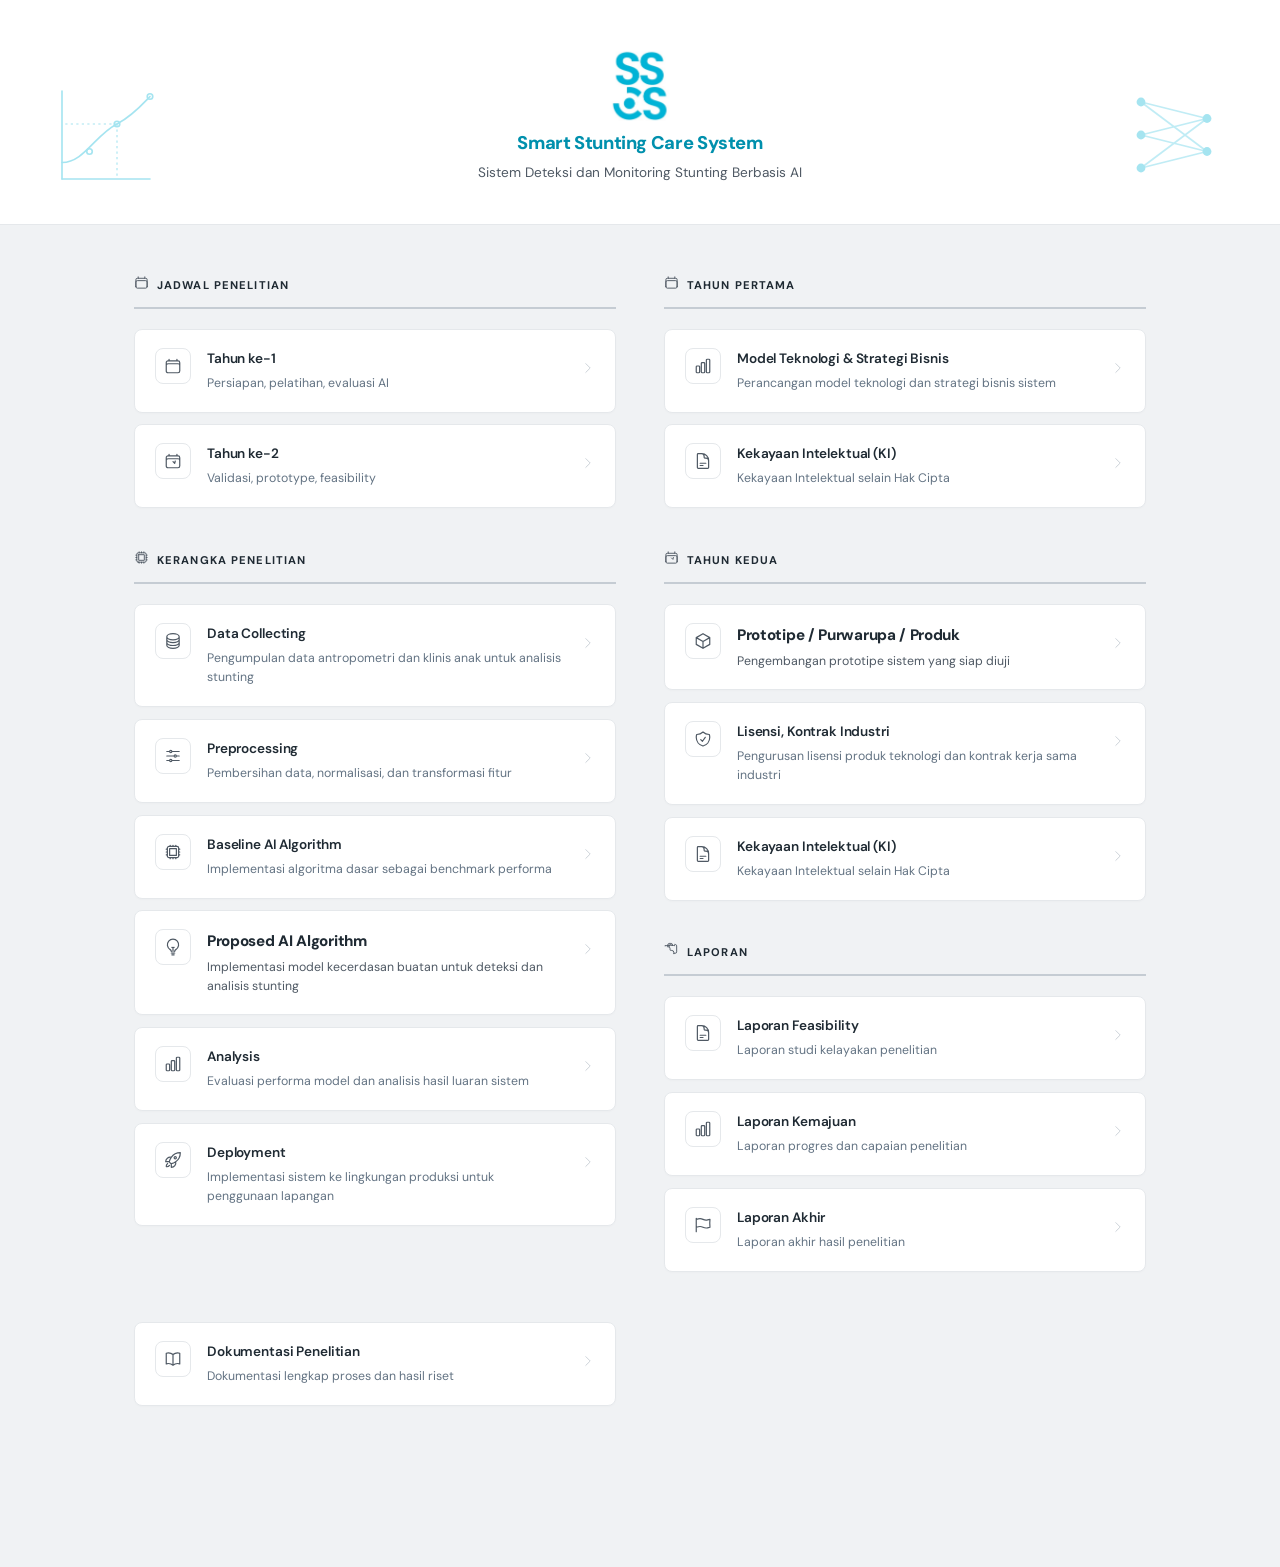
==== index.html @ c7d73cdc "Initial commit: Setup SSCS Research Portal" ====
<!DOCTYPE html>
<html lang="id">
<head>
  <meta charset="UTF-8">
  <meta name="viewport" content="width=device-width, initial-scale=1.0">
  <title>SSCS - Smart Stunting Care System</title>
  <meta name="description" content="Portal penelitian Smart Stunting Care System - Deteksi dan monitoring stunting berbasis AI">
  <link href="https://fonts.googleapis.com/css2?family=DM+Sans:wght@400;500;600;700&display=swap" rel="stylesheet">
  <link rel="stylesheet" href="assets/css/style.css">
</head>
<body>

  <header class="header">
    <div class="header-logo">
      <a href="index.html" aria-label="Kembali ke Beranda" style="display:inline-block; transition: transform 0.2s ease;"><img src="assets/img/logo 2.jpeg" alt="Logo Smart Stunting Care System" width="64" height="64"></a>
    </div>
    <h1>Smart Stunting Care System</h1>
    <p class="tagline">Sistem Deteksi dan Monitoring Stunting Berbasis AI</p>
  </header>

  <main class="main">
    <!-- KOLOM KIRI -->
    <div class="column">

      <!-- JADWAL PENELITIAN — timeline, bukan card grid -->
      <h2 class="section-title">
        <span class="badge"><span data-icon="calendar"></span> Jadwal Penelitian</span>
      </h2>
      <div class="links">
        <a href="tahap_1.html" class="link-item" style="animation-delay:.05s">
          <div class="link-icon" data-icon="calendar"></div>
          <div class="link-info">
            <h3>Tahun ke-1</h3>
            <p>Persiapan, pelatihan, evaluasi AI</p>
          </div>
          <span class="link-arrow" data-icon="chevronRight"></span>
        </a>
        <a href="tahap_2.html" class="link-item" style="animation-delay:.05s">
          <div class="link-icon" data-icon="calendarCheck"></div>
          <div class="link-info">
            <h3>Tahun ke-2</h3>
            <p>Validasi, prototype, feasibility</p>
          </div>
          <span class="link-arrow" data-icon="chevronRight"></span>
        </a>
      </div>

      <!-- KERANGKA PENELITIAN -->
      <h2 class="section-title section-gap" style="animation-delay:.15s">
        <span class="badge"><span data-icon="cpuChip"></span> Kerangka Penelitian</span>
      </h2>
      <div class="links">
        <a href="viewer.html?title=Data%20Collecting&id=1uLfo4UnJe5ql9ZwrVCq7olqw_-IbYiym" class="link-item"  style="animation-delay:.15s">
          <div class="link-icon" data-icon="database"></div>
          <div class="link-info">
            <h3>Data Collecting</h3>
            <p>Pengumpulan data antropometri dan klinis anak untuk analisis stunting</p>
          </div>
          <span class="link-arrow" data-icon="chevronRight"></span>
        </a>
        <a href="viewer.html?title=Preprocessing&id=1uLfo4UnJe5ql9ZwrVCq7olqw_-IbYiym" class="link-item"  style="animation-delay:.15s">
          <div class="link-icon" data-icon="adjustments"></div>
          <div class="link-info">
            <h3>Preprocessing</h3>
            <p>Pembersihan data, normalisasi, dan transformasi fitur</p>
          </div>
          <span class="link-arrow" data-icon="chevronRight"></span>
        </a>
        <a href="viewer.html?title=Baseline%20AI%20Algorithm&id=1uLfo4UnJe5ql9ZwrVCq7olqw_-IbYiym" class="link-item"  style="animation-delay:.15s">
          <div class="link-icon" data-icon="cpuChip"></div>
          <div class="link-info">
            <h3>Baseline AI Algorithm</h3>
            <p>Implementasi algoritma dasar sebagai benchmark performa</p>
          </div>
          <span class="link-arrow" data-icon="chevronRight"></span>
        </a>
        <a href="viewer.html?title=Proposed AI Algorithm&id=1uLfo4UnJe5ql9ZwrVCq7olqw_-IbYiym" class="link-item is-crucial" style="animation-delay:.15s">
          <div class="link-icon" data-icon="lightBulb"></div>
          <div class="link-info">
            <h3>Proposed AI Algorithm</h3>
            <p>Implementasi model kecerdasan buatan untuk deteksi dan analisis stunting</p>
          </div>
          <span class="link-arrow" data-icon="chevronRight"></span>
        </a>
        <a href="viewer.html?title=Analysis&id=1uLfo4UnJe5ql9ZwrVCq7olqw_-IbYiym" class="link-item"  style="animation-delay:.15s">
          <div class="link-icon" data-icon="chartBar"></div>
          <div class="link-info">
            <h3>Analysis</h3>
            <p>Evaluasi performa model dan analisis hasil luaran sistem</p>
          </div>
          <span class="link-arrow" data-icon="chevronRight"></span>
        </a>
        <a href="viewer.html?title=Deployment&id=1uLfo4UnJe5ql9ZwrVCq7olqw_-IbYiym" class="link-item"  style="animation-delay:.15s">
          <div class="link-icon" data-icon="rocket"></div>
          <div class="link-info">
            <h3>Deployment</h3>
            <p>Implementasi sistem ke lingkungan produksi untuk penggunaan lapangan</p>
          </div>
          <span class="link-arrow" data-icon="chevronRight"></span>
        </a>
      </div>

      <!-- DOKUMENTASI -->
      <h2 class="section-title section-gap" style="animation-delay:.25s">
        <span class="badge"><span data-icon="bookOpen"></span> Dokumentasi</span>
      </h2>
      <div class="links">
        <a href="viewer.html?title=Dokumentasi%20Penelitian&id=1uLfo4UnJe5ql9ZwrVCq7olqw_-IbYiym" class="link-item"  style="animation-delay:.25s">
          <div class="link-icon" data-icon="bookOpen"></div>
          <div class="link-info">
            <h3>Dokumentasi Penelitian</h3>
            <p>Dokumentasi lengkap proses dan hasil riset</p>
          </div>
          <span class="link-arrow" data-icon="chevronRight"></span>
        </a>
      </div>

    </div>

    <!-- KOLOM KANAN -->
    <div class="column">

      <!-- TAHUN PERTAMA -->
      <h2 class="section-title">
        <span class="badge"><span data-icon="calendar"></span> Tahun Pertama</span>
      </h2>
      <div class="links">
        <a href="viewer.html?title=Model%20Teknologi%20%26amp%3B%20Strategi%20Bisnis&id=1uLfo4UnJe5ql9ZwrVCq7olqw_-IbYiym" class="link-item"  style="animation-delay:.1s">
          <div class="link-icon" data-icon="chartBar"></div>
          <div class="link-info">
            <h3>Model Teknologi &amp; Strategi Bisnis</h3>
            <p>Perancangan model teknologi dan strategi bisnis sistem</p>
          </div>
          <span class="link-arrow" data-icon="chevronRight"></span>
        </a>
        <a href="viewer.html?title=Kekayaan%20Intelektual%20%28KI%29&id=1uLfo4UnJe5ql9ZwrVCq7olqw_-IbYiym" class="link-item"  style="animation-delay:.1s">
          <div class="link-icon" data-icon="documentText"></div>
          <div class="link-info">
            <h3>Kekayaan Intelektual (KI)</h3>
            <p>Kekayaan Intelektual selain Hak Cipta</p>
          </div>
          <span class="link-arrow" data-icon="chevronRight"></span>
        </a>
      </div>

      <!-- TAHUN KEDUA -->
      <h2 class="section-title section-gap" style="animation-delay:.2s">
        <span class="badge"><span data-icon="calendarCheck"></span> Tahun Kedua</span>
      </h2>
      <div class="links">
        <a href="viewer.html?title=Prototipe%20/%20Purwarupa%20/%20Produk&id=1uLfo4UnJe5ql9ZwrVCq7olqw_-IbYiym" class="link-item is-crucial"  style="animation-delay:.2s">
          <div class="link-icon" data-icon="cube"></div>
          <div class="link-info">
            <h3>Prototipe / Purwarupa / Produk</h3>
            <p>Pengembangan prototipe sistem yang siap diuji</p>
          </div>
          <span class="link-arrow" data-icon="chevronRight"></span>
        </a>
        <a href="viewer.html?title=Lisensi%2C%20Kontrak%20Industri&id=1uLfo4UnJe5ql9ZwrVCq7olqw_-IbYiym" class="link-item"  style="animation-delay:.2s">
          <div class="link-icon" data-icon="shieldCheck"></div>
          <div class="link-info">
            <h3>Lisensi, Kontrak Industri</h3>
            <p>Pengurusan lisensi produk teknologi dan kontrak kerja sama industri</p>
          </div>
          <span class="link-arrow" data-icon="chevronRight"></span>
        </a>
        <a href="viewer.html?title=Kekayaan%20Intelektual%20%28KI%29&id=1uLfo4UnJe5ql9ZwrVCq7olqw_-IbYiym" class="link-item"  style="animation-delay:.2s">
          <div class="link-icon" data-icon="documentText"></div>
          <div class="link-info">
            <h3>Kekayaan Intelektual (KI)</h3>
            <p>Kekayaan Intelektual selain Hak Cipta</p>
          </div>
          <span class="link-arrow" data-icon="chevronRight"></span>
        </a>
      </div>

      <!-- LAPORAN -->
      <h2 class="section-title section-gap" style="animation-delay:.3s">
        <span class="badge"><span data-icon="clipboardDoc"></span> Laporan</span>
      </h2>
      <div class="links">
        <a href="viewer.html?title=Laporan%20Feasibility&id=1uLfo4UnJe5ql9ZwrVCq7olqw_-IbYiym" class="link-item"  style="animation-delay:.3s">
          <div class="link-icon" data-icon="documentText"></div>
          <div class="link-info">
            <h3>Laporan Feasibility</h3>
            <p>Laporan studi kelayakan penelitian</p>
          </div>
          <span class="link-arrow" data-icon="chevronRight"></span>
        </a>
        <a href="viewer.html?title=Laporan%20Kemajuan&id=1uLfo4UnJe5ql9ZwrVCq7olqw_-IbYiym" class="link-item"  style="animation-delay:.3s">
          <div class="link-icon" data-icon="chartBar"></div>
          <div class="link-info">
            <h3>Laporan Kemajuan</h3>
            <p>Laporan progres dan capaian penelitian</p>
          </div>
          <span class="link-arrow" data-icon="chevronRight"></span>
        </a>
        <a href="viewer.html?title=Laporan%20Akhir&id=1uLfo4UnJe5ql9ZwrVCq7olqw_-IbYiym" class="link-item"  style="animation-delay:.3s">
          <div class="link-icon" data-icon="flag"></div>
          <div class="link-info">
            <h3>Laporan Akhir</h3>
            <p>Laporan akhir hasil penelitian</p>
          </div>
          <span class="link-arrow" data-icon="chevronRight"></span>
        </a>
      </div>

    </div>
  </main>

  <footer class="footer">&copy; 2026 <strong>SSCS</strong> - Smart Stunting Care System</footer>

  <script src="assets/js/icons.js"></script>
</body>
</html>
---- assets/css/style.css ----
/* ===== SSCS - Smart Stunting Care System ===== */
/* Strict Typesetting & Neutral Palette Constraints */

/* --- DESIGN TOKENS --- */
:root {
  /* Brand (STRICTLY ONE ACCENT COLOR) */
  --brand: hsl(190, 100%, 42%);
  --brand-dark: hsl(190, 100%, 34%);

  /* Neutrals (Strict Scale) */
  --neutral-900: hsl(207, 25%, 16%); /* Charcoal Text */
  --neutral-700: hsl(210, 12%, 35%); /* Secondary Text */
  --neutral-500: hsl(210, 14%, 45%); /* WCAG AA > 4.5:1 against white */
  --neutral-300: hsl(210, 14%, 80%); /* Borders hover */
  --neutral-200: hsl(214, 13%, 91%); /* Borders normal */
  --neutral-100: hsl(216, 16%, 95%); /* Muted background */
  --white: hsl(0, 0%, 100%);

  /* Semantic */
  --surface-bg: var(--neutral-100);
  --surface-card: var(--white);
  --border-subtle: var(--neutral-200);
  --text-primary: var(--neutral-900);
  --text-secondary: var(--neutral-700);
  --text-tertiary: var(--neutral-500);

  /* Shape */
  --radius-sm: 8px;
  --radius-md: 12px;

  /* Motion */
  --ease-out: cubic-bezier(0.22, 1, 0.36, 1);
  --ease-spring: cubic-bezier(0.34, 1.56, 0.64, 1);
}

/* --- RESET --- */
*,
*::before,
*::after {
  margin: 0;
  padding: 0;
  box-sizing: border-box;
}

::selection {
  background: var(--neutral-200);
  color: var(--neutral-900);
}

body {
  font-family: 'DM Sans', sans-serif;
  background: var(--surface-bg);
  min-height: 100vh;
  color: var(--text-primary);
  -webkit-font-smoothing: antialiased;
  text-rendering: optimizeLegibility;
  line-height: 1.5;
  opacity: 0;
  animation: pageFadeIn 0.3s var(--ease-out) forwards;
}

@keyframes pageFadeIn {
  from {
    opacity: 0;
    transform: translateY(5px);
  }
  to {
    opacity: 1;
    transform: translateY(0);
  }
}

/* Accessibility Focus */
:focus-visible {
  outline: 2px solid var(--brand);
  outline-offset: 4px;
  border-radius: 4px;
}

/* --- HEADER --- */
.header {
  background: var(--surface-card);
  text-align: center;
  padding: 3rem 1.5rem 2.5rem;
  border-bottom: 1px solid var(--border-subtle);
  position: relative;
  overflow: hidden; /* Prevent decorations from bleeding */
}

/* Left Decoration: AI Growth Chart */
.header::before {
  content: '';
  position: absolute;
  left: 4%;
  bottom: 15%;
  width: 110px;
  height: 110px;
  background-image: url("data:image/svg+xml,%3Csvg width='100' height='100' viewBox='0 0 100 100' fill='none' xmlns='http://www.w3.org/2000/svg'%3E%3Cpath d='M10,90 L90,90' stroke='%2300B4D7' stroke-width='1.5' stroke-linecap='round'/%3E%3Cpath d='M10,90 L10,10' stroke='%2300B4D7' stroke-width='1.5' stroke-linecap='round'/%3E%3Cpath d='M10,75 C30,75 40,50 60,40 C75,32 85,20 90,15' stroke='%2300B4D7' stroke-width='1.5' stroke-linecap='round' stroke-linejoin='round'/%3E%3Ccircle cx='60' cy='40' r='2.5' stroke='%2300B4D7' stroke-width='1.5'/%3E%3Ccircle cx='90' cy='15' r='2.5' stroke='%2300B4D7' stroke-width='1.5'/%3E%3Ccircle cx='35' cy='65' r='2.5' stroke='%2300B4D7' stroke-width='1.5'/%3E%3Cpath d='M60,40 L60,90' stroke='%2300B4D7' stroke-width='1' stroke-dasharray='2 3'/%3E%3Cpath d='M60,40 L10,40' stroke='%2300B4D7' stroke-width='1' stroke-dasharray='2 3'/%3E%3C/svg%3E");
  background-repeat: no-repeat;
  background-position: center;
  background-size: contain;
  opacity: 0.35;
  z-index: 0;
  pointer-events: none;
}

/* Right Decoration: AI Growth Chart (Mirrored) */
.header::after {
  content: '';
  position: absolute;
  right: 4%;
  bottom: 15%;
  width: 110px;
  height: 110px;
  background-image: url("data:image/svg+xml,%3Csvg width='100' height='100' viewBox='0 0 100 100' fill='none' xmlns='http://www.w3.org/2000/svg'%3E%3Cpath d='M20,20 L80,35 M20,20 L80,65 M20,50 L80,35 M20,50 L80,65 M20,80 L80,35 M20,80 L80,65' stroke='%2300B4D7' stroke-width='1.5' opacity='0.7'/%3E%3Ccircle cx='20' cy='20' r='4' fill='%2300B4D7'/%3E%3Ccircle cx='20' cy='50' r='4' fill='%2300B4D7'/%3E%3Ccircle cx='20' cy='80' r='4' fill='%2300B4D7'/%3E%3Ccircle cx='80' cy='35' r='4' fill='%2300B4D7'/%3E%3Ccircle cx='80' cy='65' r='4' fill='%2300B4D7'/%3E%3C/svg%3E");
  background-repeat: no-repeat;
  background-position: center;
  background-size: contain;
  opacity: 0.35;
  z-index: 0;
  pointer-events: none;
}

.header-logo,
.header h1,
.header .tagline {
  position: relative;
  z-index: 1; /* Ensures text is always above the decoration */
}

.header-logo {
  width: 64px;
  height: 64px;
  margin: 0 auto 1.25rem;
}

.header-logo img {
  width: 100%;
  height: 100%;
  object-fit: contain;
  display: block;
}

.header-logo a {
  display: block;
  transition: transform 0.2s var(--ease-spring);
}
.header-logo a:hover {
  transform: scale(1.05);
}

.header h1 {
  font-size: 1.15rem;
  font-weight: 800;
  line-height: 1.3;
  color: var(--brand-dark); /* Structural use of brand color */
  max-width: 480px;
  margin: 0 auto 0.4rem;
  letter-spacing: -0.02em;
}

.header .tagline {
  font-size: 0.85rem;
  color: var(--text-secondary);
  line-height: 1.6;
  max-width: 440px;
  margin: 0 auto;
}

/* --- BACK LINK --- */
.back-link {
  position: absolute;
  top: 1.5rem;
  left: 1.5rem;
  display: inline-flex;
  align-items: center;
  gap: 6px;
  font-size: 0.75rem;
  font-weight: 600;
  color: var(--text-secondary);
  text-decoration: none;
  text-transform: uppercase;
  letter-spacing: 0.05em;
  transition: color 0.2s var(--ease-out);
  border-radius: 4px;
}

.back-link:hover {
  color: var(--text-primary);
}

.back-link svg {
  width: 14px;
  height: 14px;
  transition: transform 0.2s var(--ease-out);
}

.back-link:hover svg {
  transform: translateX(-3px);
}

@media (max-width: 768px) {
  .back-link {
    position: static;
    margin-bottom: 1.5rem;
    justify-content: center;
    width: 100%;
  }
}

/* --- MAIN GRID --- */
.main {
  max-width: 1060px;
  margin: 0 auto;
  padding: 3rem 1.5rem 5rem;
  display: grid;
  grid-template-columns: 1fr 1fr;
  gap: 3rem;
  align-items: start;
}

@media (max-width: 768px) {
  .main {
    grid-template-columns: 1fr;
    max-width: 480px;
    padding: 2rem 1.25rem 4rem;
    gap: 2.5rem;
  }
}

.main--single {
  grid-template-columns: 1fr;
  max-width: 580px;
}

.column {
  display: flex;
  flex-direction: column;
  gap: 0;
}

/* --- SECTION TYPOGRAPHY & DIVIDERS --- */
.section-title {
  margin: 0 0 1.25rem;
  padding-bottom: 0.6rem;
  border-bottom: 2px solid var(--neutral-300); /* Thicker and darker */
  font-size: inherit;
  font-weight: normal;
}

.section-gap {
  margin-top: 2.5rem;
}

/* Visually separate logical clusters */
.link-group-separator {
  margin-top: 1.5rem;
}

.badge {
  font-size: 0.7rem;
  font-weight: 700;
  text-transform: uppercase;
  letter-spacing: 0.1em;
  display: inline-flex;
  align-items: center;
  gap: 8px;
  color: var(--text-primary);
}

.badge svg {
  width: 15px;
  height: 15px;
  color: var(--text-secondary);
}

/* --- LINK CARDS (List Style) --- */
.links {
  display: flex;
  flex-direction: column;
  gap: 0.75rem; /* Proportional rhythm */
}

.link-item {
  display: flex;
  align-items: flex-start;
  gap: 1rem;
  padding: 1.15rem 1.25rem;
  background: var(--surface-card);
  border-radius: var(--radius-sm);
  text-decoration: none;
  color: var(--text-primary);
  border: 1px solid var(--border-subtle);
  box-shadow: 0 1px 2px hsla(207, 25%, 16%, 0.02);
  transition:
    border-color 0.2s var(--ease-out),
    background-color 0.2s var(--ease-out),
    box-shadow 0.2s var(--ease-out),
    transform 0.15s var(--ease-out);
  cursor: pointer;
  will-change: transform;
}

.link-item:focus-visible {
  outline: none;
  border-color: var(--brand);
  box-shadow: 0 0 0 3px hsla(190, 100%, 42%, 0.2);
}

.link-item:hover {
  border-color: var(--neutral-300);
  background-color: hsla(190, 100%, 42%, 0.03); /* Subtle teal tint on hover */
  box-shadow: 0 4px 12px hsla(207, 25%, 16%, 0.07);
}

.link-item:active {
  transform: scale(0.99);
  transition-duration: 0.05s;
}

/* --- ICON TREATMENT (Uniform Outline) --- */
.link-icon {
  width: 36px;
  height: 36px;
  display: flex;
  align-items: center;
  justify-content: center;
  flex-shrink: 0;
  border: 1px solid var(--border-subtle);
  border-radius: 8px;
  color: var(--text-secondary); /* Uniform dark gray */
  background: transparent; /* No fill */
  transition:
    border-color 0.2s var(--ease-out),
    color 0.2s var(--ease-out);
}

.link-item:hover .link-icon {
  color: var(--text-primary);
  border-color: var(--neutral-300);
}

.link-icon svg {
  width: 18px;
  height: 18px;
  stroke-width: 1.6;
}

/* --- TYPOGRAPHY HIERARCHY --- */
.link-info {
  flex: 1;
  min-width: 0;
  padding-top: 2px; /* Optical alignment with icon */
}

.link-info h3 {
  font-size: 0.85rem;
  font-weight: 600;
  margin-bottom: 0.35rem;
  letter-spacing: -0.01em;
  line-height: 1.35;
  color: var(--text-primary);
}

.link-info p {
  font-size: 0.77rem;
  color: var(--text-tertiary); /* Guaranteed WCAG AA */
  line-height: 1.55;
  display: -webkit-box;
  -webkit-line-clamp: 2;
  -webkit-box-orient: vertical;
  overflow: hidden;
}

/* Crucial Item Typeset Variant (Size/Weight ONLY, No color shifts) */
.link-item.is-crucial .link-info h3 {
  font-size: 0.95rem;
  font-weight: 800; /* Extra bold for emphasis */
  letter-spacing: -0.02em;
}

.link-item.is-crucial .link-info p {
  color: var(--text-secondary); /* Darker description for legibility weight */
}

/* Arrow */
.link-arrow {
  color: var(--neutral-300);
  transition:
    color 0.2s var(--ease-out),
    transform 0.25s var(--ease-spring);
  flex-shrink: 0;
  margin-top: 10px;
}

.link-arrow svg {
  width: 14px;
  height: 14px;
}

.link-item:hover .link-arrow {
  color: var(--text-secondary);
  transform: translateX(4px);
}

/* --- FOOTER --- */
.footer {
  text-align: center;
  padding: 2rem 1.5rem;
  font-size: 0.75rem;
  color: var(--text-secondary);
  background: var(--surface-bg);
}

.footer strong {
  color: var(--text-primary);
  font-weight: 700;
}

/* --- ENTRANCE ANIMATION --- */
.link-item {
  opacity: 0;
  transform: translateY(6px);
  animation: cardEnter 0.4s var(--ease-out) forwards;
}

@keyframes cardEnter {
  to {
    opacity: 1;
    transform: translateY(0);
  }
}

.section-title {
  opacity: 0;
  animation: fadeIn 0.3s var(--ease-out) forwards;
}

@keyframes fadeIn {
  to {
    opacity: 1;
  }
}

/* --- RESPONSIVE ADJUSTMENTS --- */
@media (max-width: 768px) {
  .header {
    padding: 2rem 1.25rem 2rem;
  }
  .header::before {
    left: -10px;
    opacity: 0.15;
    width: 80px;
  }
  .header::after {
    right: -10px;
    opacity: 0.15;
    width: 80px;
  }
  .link-item {
    padding: 1rem;
    gap: 0.85rem;
  }
  .link-icon {
    width: 32px;
    height: 32px;
  }
  .link-icon svg {
    width: 16px;
    height: 16px;
  }
}

/* --- BREADCRUMB --- */
.breadcrumb {
  font-size: 0.75rem;
  font-weight: 600;
  color: var(--text-tertiary);
  margin-bottom: 2rem;
  display: flex;
  align-items: center;
  gap: 0.4rem;
  letter-spacing: 0.02em;
  text-transform: uppercase;
}

.breadcrumb a {
  color: var(--text-secondary);
  text-decoration: none;
  transition: color 0.2s var(--ease-out);
  padding: 2px 4px;
  border-radius: 4px;
  margin-left: -4px;
}

.breadcrumb a:hover,
.breadcrumb a:focus-visible {
  color: var(--brand);
}

.breadcrumb .current {
  color: var(--text-primary);
}

.breadcrumb .separator {
  color: var(--border-subtle);
}

/* --- DETAIL PAGE ARTICLE --- */
.article-header {
  margin-bottom: 2rem;
}

.article-header h2 {
  font-size: 1.75rem;
  font-weight: 800;
  color: var(--text-primary);
  letter-spacing: -0.02em;
  margin-bottom: 0.75rem;
  line-height: 1.2;
}

.article-body {
  font-size: 0.95rem;
  color: var(--text-secondary);
  line-height: 1.8;
}

.article-body p {
  margin-bottom: 1.5rem;
}

.article-section-title {
  font-size: 1rem;
  font-weight: 700;
  margin: 3rem 0 1rem;
  color: var(--text-primary);
  padding-bottom: 0.5rem;
  border-bottom: 1px solid var(--border-subtle);
}

/* --- IFRAME CONTAINER (For Google Drive embeds) --- */
.iframe-container {
  position: relative;
  width: 100%;
  padding-bottom: 75%; /* 4:3 Aspect Ratio standard for documents */
  height: 0;
  overflow: hidden;
  border-radius: var(--radius-sm);
  border: 1px solid var(--border-subtle);
  background: var(--surface-bg);
  margin-bottom: 2rem;
}

.iframe-container iframe {
  position: absolute;
  top: 0;
  left: 0;
  width: 100%;
  height: 100%;
  border: none;
}
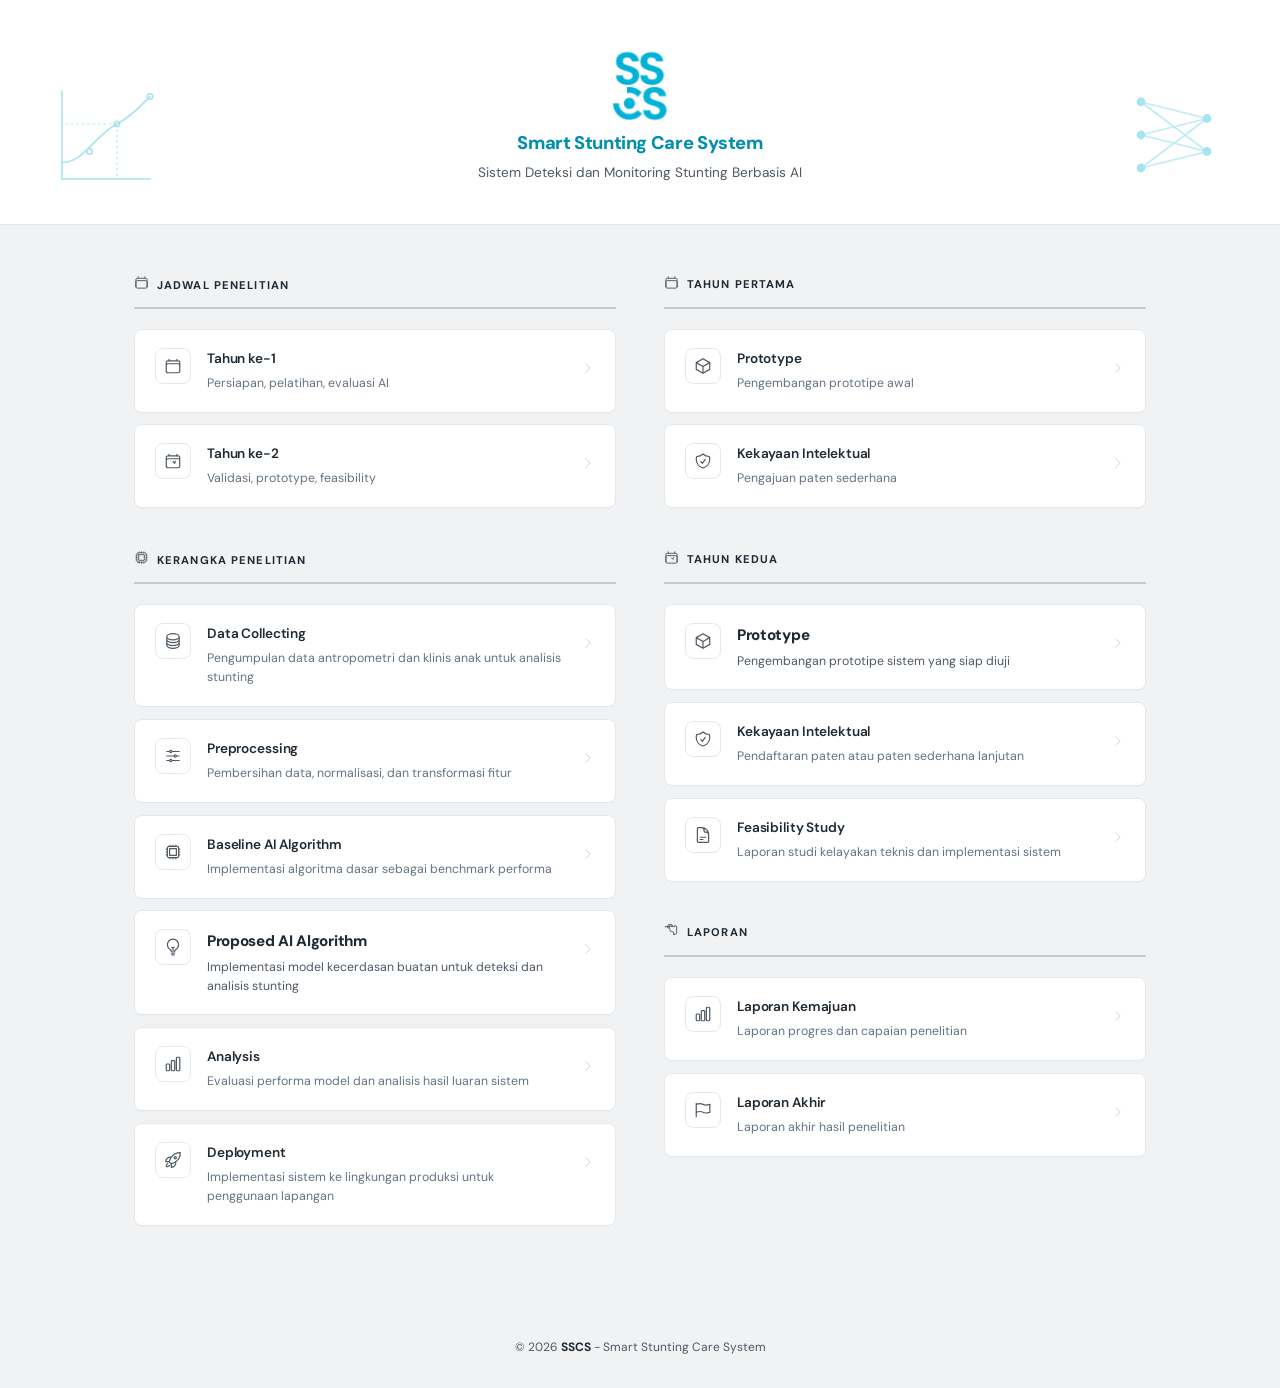
==== commit 82c10224: "penyesuaian view" ====
--- a/index.html
+++ b/index.html
@@ -100,21 +100,6 @@
         </a>
       </div>
 
-      <!-- DOKUMENTASI -->
-      <h2 class="section-title section-gap" style="animation-delay:.25s">
-        <span class="badge"><span data-icon="bookOpen"></span> Dokumentasi</span>
-      </h2>
-      <div class="links">
-        <a href="viewer.html?title=Dokumentasi%20Penelitian&id=1uLfo4UnJe5ql9ZwrVCq7olqw_-IbYiym" class="link-item"  style="animation-delay:.25s">
-          <div class="link-icon" data-icon="bookOpen"></div>
-          <div class="link-info">
-            <h3>Dokumentasi Penelitian</h3>
-            <p>Dokumentasi lengkap proses dan hasil riset</p>
-          </div>
-          <span class="link-arrow" data-icon="chevronRight"></span>
-        </a>
-      </div>
-
     </div>
 
     <!-- KOLOM KANAN -->
@@ -125,19 +110,19 @@
         <span class="badge"><span data-icon="calendar"></span> Tahun Pertama</span>
       </h2>
       <div class="links">
-        <a href="viewer.html?title=Model%20Teknologi%20%26amp%3B%20Strategi%20Bisnis&id=1uLfo4UnJe5ql9ZwrVCq7olqw_-IbYiym" class="link-item"  style="animation-delay:.1s">
-          <div class="link-icon" data-icon="chartBar"></div>
+        <a href="viewer.html?title=Prototype&id=1uLfo4UnJe5ql9ZwrVCq7olqw_-IbYiym" class="link-item" style="animation-delay:.1s">
+          <div class="link-icon" data-icon="cube"></div>
           <div class="link-info">
-            <h3>Model Teknologi &amp; Strategi Bisnis</h3>
-            <p>Perancangan model teknologi dan strategi bisnis sistem</p>
+            <h3>Prototype</h3>
+            <p>Pengembangan prototipe awal</p>
           </div>
           <span class="link-arrow" data-icon="chevronRight"></span>
         </a>
-        <a href="viewer.html?title=Kekayaan%20Intelektual%20%28KI%29&id=1uLfo4UnJe5ql9ZwrVCq7olqw_-IbYiym" class="link-item"  style="animation-delay:.1s">
-          <div class="link-icon" data-icon="documentText"></div>
+        <a href="viewer.html?title=Kekayaan%20Intelektual&id=1uLfo4UnJe5ql9ZwrVCq7olqw_-IbYiym" class="link-item" style="animation-delay:.1s">
+          <div class="link-icon" data-icon="shieldCheck"></div>
           <div class="link-info">
-            <h3>Kekayaan Intelektual (KI)</h3>
-            <p>Kekayaan Intelektual selain Hak Cipta</p>
+            <h3>Kekayaan Intelektual</h3>
+            <p>Pengajuan paten sederhana</p>
           </div>
           <span class="link-arrow" data-icon="chevronRight"></span>
         </a>
@@ -148,27 +133,27 @@
         <span class="badge"><span data-icon="calendarCheck"></span> Tahun Kedua</span>
       </h2>
       <div class="links">
-        <a href="viewer.html?title=Prototipe%20/%20Purwarupa%20/%20Produk&id=1uLfo4UnJe5ql9ZwrVCq7olqw_-IbYiym" class="link-item is-crucial"  style="animation-delay:.2s">
+        <a href="viewer.html?title=Prototype&id=1uLfo4UnJe5ql9ZwrVCq7olqw_-IbYiym" class="link-item is-crucial" style="animation-delay:.2s">
           <div class="link-icon" data-icon="cube"></div>
           <div class="link-info">
-            <h3>Prototipe / Purwarupa / Produk</h3>
+            <h3>Prototype</h3>
             <p>Pengembangan prototipe sistem yang siap diuji</p>
           </div>
           <span class="link-arrow" data-icon="chevronRight"></span>
         </a>
-        <a href="viewer.html?title=Lisensi%2C%20Kontrak%20Industri&id=1uLfo4UnJe5ql9ZwrVCq7olqw_-IbYiym" class="link-item"  style="animation-delay:.2s">
+        <a href="viewer.html?title=Kekayaan%20Intelektual&id=1uLfo4UnJe5ql9ZwrVCq7olqw_-IbYiym" class="link-item" style="animation-delay:.2s">
           <div class="link-icon" data-icon="shieldCheck"></div>
           <div class="link-info">
-            <h3>Lisensi, Kontrak Industri</h3>
-            <p>Pengurusan lisensi produk teknologi dan kontrak kerja sama industri</p>
+            <h3>Kekayaan Intelektual</h3>
+            <p>Pendaftaran paten atau paten sederhana lanjutan</p>
           </div>
           <span class="link-arrow" data-icon="chevronRight"></span>
         </a>
-        <a href="viewer.html?title=Kekayaan%20Intelektual%20%28KI%29&id=1uLfo4UnJe5ql9ZwrVCq7olqw_-IbYiym" class="link-item"  style="animation-delay:.2s">
+        <a href="viewer.html?title=Feasibility%20Study&id=1uLfo4UnJe5ql9ZwrVCq7olqw_-IbYiym" class="link-item" style="animation-delay:.2s">
           <div class="link-icon" data-icon="documentText"></div>
           <div class="link-info">
-            <h3>Kekayaan Intelektual (KI)</h3>
-            <p>Kekayaan Intelektual selain Hak Cipta</p>
+            <h3>Feasibility Study</h3>
+            <p>Laporan studi kelayakan teknis dan implementasi sistem</p>
           </div>
           <span class="link-arrow" data-icon="chevronRight"></span>
         </a>
@@ -179,15 +164,7 @@
         <span class="badge"><span data-icon="clipboardDoc"></span> Laporan</span>
       </h2>
       <div class="links">
-        <a href="viewer.html?title=Laporan%20Feasibility&id=1uLfo4UnJe5ql9ZwrVCq7olqw_-IbYiym" class="link-item"  style="animation-delay:.3s">
-          <div class="link-icon" data-icon="documentText"></div>
-          <div class="link-info">
-            <h3>Laporan Feasibility</h3>
-            <p>Laporan studi kelayakan penelitian</p>
-          </div>
-          <span class="link-arrow" data-icon="chevronRight"></span>
-        </a>
-        <a href="viewer.html?title=Laporan%20Kemajuan&id=1uLfo4UnJe5ql9ZwrVCq7olqw_-IbYiym" class="link-item"  style="animation-delay:.3s">
+        <a href="viewer.html?title=Laporan%20Kemajuan&id=1uLfo4UnJe5ql9ZwrVCq7olqw_-IbYiym" class="link-item" style="animation-delay:.3s">
           <div class="link-icon" data-icon="chartBar"></div>
           <div class="link-info">
             <h3>Laporan Kemajuan</h3>
@@ -195,7 +172,7 @@
           </div>
           <span class="link-arrow" data-icon="chevronRight"></span>
         </a>
-        <a href="viewer.html?title=Laporan%20Akhir&id=1uLfo4UnJe5ql9ZwrVCq7olqw_-IbYiym" class="link-item"  style="animation-delay:.3s">
+        <a href="viewer.html?title=Laporan%20Akhir&id=1uLfo4UnJe5ql9ZwrVCq7olqw_-IbYiym" class="link-item" style="animation-delay:.3s">
           <div class="link-icon" data-icon="flag"></div>
           <div class="link-info">
             <h3>Laporan Akhir</h3>
@@ -205,6 +182,7 @@
         </a>
       </div>
 
+
     </div>
   </main>
 
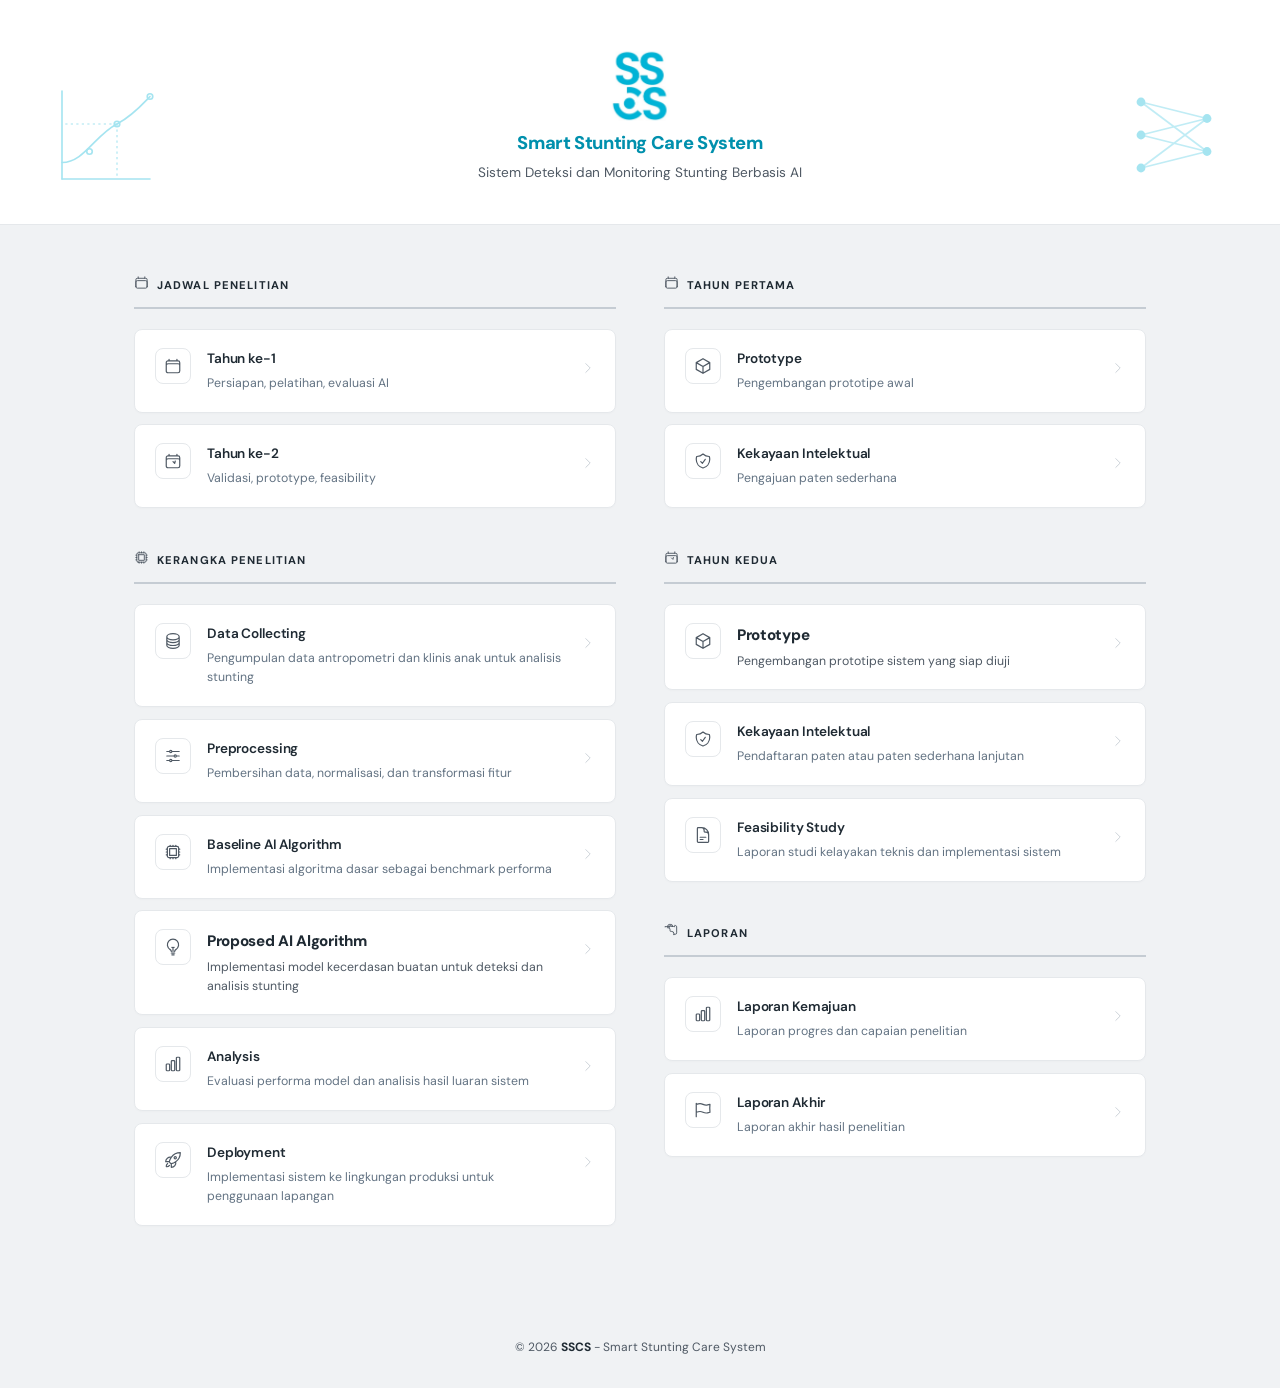
==== commit 399d3e6b: "feat: integrasi dokumen luaran monev 80% lokal dan penyempurnaan viewer" ====
--- a/index.html
+++ b/index.html
@@ -1,193 +1,283 @@
-<!DOCTYPE html>
+<!doctype html>
 <html lang="id">
-<head>
-  <meta charset="UTF-8">
-  <meta name="viewport" content="width=device-width, initial-scale=1.0">
-  <title>SSCS - Smart Stunting Care System</title>
-  <meta name="description" content="Portal penelitian Smart Stunting Care System - Deteksi dan monitoring stunting berbasis AI">
-  <link href="https://fonts.googleapis.com/css2?family=DM+Sans:wght@400;500;600;700&display=swap" rel="stylesheet">
-  <link rel="stylesheet" href="assets/css/style.css">
-</head>
-<body>
-
-  <header class="header">
-    <div class="header-logo">
-      <a href="index.html" aria-label="Kembali ke Beranda" style="display:inline-block; transition: transform 0.2s ease;"><img src="assets/img/logo 2.jpeg" alt="Logo Smart Stunting Care System" width="64" height="64"></a>
-    </div>
-    <h1>Smart Stunting Care System</h1>
-    <p class="tagline">Sistem Deteksi dan Monitoring Stunting Berbasis AI</p>
-  </header>
-
-  <main class="main">
-    <!-- KOLOM KIRI -->
-    <div class="column">
-
-      <!-- JADWAL PENELITIAN — timeline, bukan card grid -->
-      <h2 class="section-title">
-        <span class="badge"><span data-icon="calendar"></span> Jadwal Penelitian</span>
-      </h2>
-      <div class="links">
-        <a href="tahap_1.html" class="link-item" style="animation-delay:.05s">
-          <div class="link-icon" data-icon="calendar"></div>
-          <div class="link-info">
-            <h3>Tahun ke-1</h3>
-            <p>Persiapan, pelatihan, evaluasi AI</p>
-          </div>
-          <span class="link-arrow" data-icon="chevronRight"></span>
-        </a>
-        <a href="tahap_2.html" class="link-item" style="animation-delay:.05s">
-          <div class="link-icon" data-icon="calendarCheck"></div>
-          <div class="link-info">
-            <h3>Tahun ke-2</h3>
-            <p>Validasi, prototype, feasibility</p>
-          </div>
-          <span class="link-arrow" data-icon="chevronRight"></span>
-        </a>
+  <head>
+    <meta charset="UTF-8" />
+    <meta name="viewport" content="width=device-width, initial-scale=1.0" />
+    <title>SSCS - Smart Stunting Care System</title>
+    <meta
+      name="description"
+      content="Portal penelitian Smart Stunting Care System - Deteksi dan monitoring stunting berbasis AI"
+    />
+    <link
+      href="https://fonts.googleapis.com/css2?family=DM+Sans:wght@400;500;600;700&display=swap"
+      rel="stylesheet"
+    />
+    <link rel="stylesheet" href="assets/css/style.css" />
+  </head>
+  <body>
+    <header class="header">
+      <div class="header-logo">
+        <a
+          href="index.html"
+          aria-label="Kembali ke Beranda"
+          style="display: inline-block; transition: transform 0.2s ease"
+          ><img
+            src="assets/img/logo 2.jpeg"
+            alt="Logo Smart Stunting Care System"
+            width="64"
+            height="64"
+        /></a>
       </div>
-
-      <!-- KERANGKA PENELITIAN -->
-      <h2 class="section-title section-gap" style="animation-delay:.15s">
-        <span class="badge"><span data-icon="cpuChip"></span> Kerangka Penelitian</span>
-      </h2>
-      <div class="links">
-        <a href="viewer.html?title=Data%20Collecting&id=1uLfo4UnJe5ql9ZwrVCq7olqw_-IbYiym" class="link-item"  style="animation-delay:.15s">
-          <div class="link-icon" data-icon="database"></div>
-          <div class="link-info">
-            <h3>Data Collecting</h3>
-            <p>Pengumpulan data antropometri dan klinis anak untuk analisis stunting</p>
-          </div>
-          <span class="link-arrow" data-icon="chevronRight"></span>
-        </a>
-        <a href="viewer.html?title=Preprocessing&id=1uLfo4UnJe5ql9ZwrVCq7olqw_-IbYiym" class="link-item"  style="animation-delay:.15s">
-          <div class="link-icon" data-icon="adjustments"></div>
-          <div class="link-info">
-            <h3>Preprocessing</h3>
-            <p>Pembersihan data, normalisasi, dan transformasi fitur</p>
-          </div>
-          <span class="link-arrow" data-icon="chevronRight"></span>
-        </a>
-        <a href="viewer.html?title=Baseline%20AI%20Algorithm&id=1uLfo4UnJe5ql9ZwrVCq7olqw_-IbYiym" class="link-item"  style="animation-delay:.15s">
-          <div class="link-icon" data-icon="cpuChip"></div>
-          <div class="link-info">
-            <h3>Baseline AI Algorithm</h3>
-            <p>Implementasi algoritma dasar sebagai benchmark performa</p>
-          </div>
-          <span class="link-arrow" data-icon="chevronRight"></span>
-        </a>
-        <a href="viewer.html?title=Proposed AI Algorithm&id=1uLfo4UnJe5ql9ZwrVCq7olqw_-IbYiym" class="link-item is-crucial" style="animation-delay:.15s">
-          <div class="link-icon" data-icon="lightBulb"></div>
-          <div class="link-info">
-            <h3>Proposed AI Algorithm</h3>
-            <p>Implementasi model kecerdasan buatan untuk deteksi dan analisis stunting</p>
-          </div>
-          <span class="link-arrow" data-icon="chevronRight"></span>
-        </a>
-        <a href="viewer.html?title=Analysis&id=1uLfo4UnJe5ql9ZwrVCq7olqw_-IbYiym" class="link-item"  style="animation-delay:.15s">
-          <div class="link-icon" data-icon="chartBar"></div>
-          <div class="link-info">
-            <h3>Analysis</h3>
-            <p>Evaluasi performa model dan analisis hasil luaran sistem</p>
-          </div>
-          <span class="link-arrow" data-icon="chevronRight"></span>
-        </a>
-        <a href="viewer.html?title=Deployment&id=1uLfo4UnJe5ql9ZwrVCq7olqw_-IbYiym" class="link-item"  style="animation-delay:.15s">
-          <div class="link-icon" data-icon="rocket"></div>
-          <div class="link-info">
-            <h3>Deployment</h3>
-            <p>Implementasi sistem ke lingkungan produksi untuk penggunaan lapangan</p>
-          </div>
-          <span class="link-arrow" data-icon="chevronRight"></span>
-        </a>
+      <h1>Smart Stunting Care System</h1>
+      <p class="tagline">Sistem Deteksi dan Monitoring Stunting Berbasis AI</p>
+    </header>
+
+    <main class="main">
+      <!-- KOLOM KIRI -->
+      <div class="column">
+        <!-- JADWAL PENELITIAN — timeline, bukan card grid -->
+        <h2 class="section-title">
+          <span class="badge"
+            ><span data-icon="calendar"></span> Jadwal Penelitian</span
+          >
+        </h2>
+        <div class="links">
+          <a
+            href="tahap_1.html"
+            class="link-item"
+            style="animation-delay: 0.05s"
+          >
+            <div class="link-icon" data-icon="calendar"></div>
+            <div class="link-info">
+              <h3>Tahun ke-1</h3>
+              <p>Persiapan, pelatihan, evaluasi AI</p>
+            </div>
+            <span class="link-arrow" data-icon="chevronRight"></span>
+          </a>
+          <a
+            href="tahap_2.html"
+            class="link-item"
+            style="animation-delay: 0.05s"
+          >
+            <div class="link-icon" data-icon="calendarCheck"></div>
+            <div class="link-info">
+              <h3>Tahun ke-2</h3>
+              <p>Validasi, prototype, feasibility</p>
+            </div>
+            <span class="link-arrow" data-icon="chevronRight"></span>
+          </a>
+        </div>
+
+        <!-- KERANGKA PENELITIAN -->
+        <h2 class="section-title section-gap" style="animation-delay: 0.15s">
+          <span class="badge"
+            ><span data-icon="cpuChip"></span> Kerangka Penelitian</span
+          >
+        </h2>
+        <div class="links">
+          <a
+            href="viewer.html?title=Data%20Collecting"
+            class="link-item"
+            style="animation-delay: 0.15s"
+          >
+            <div class="link-icon" data-icon="database"></div>
+            <div class="link-info">
+              <h3>Data Collecting</h3>
+              <p>
+                Pengumpulan data antropometri dan klinis anak untuk analisis
+                stunting
+              </p>
+            </div>
+            <span class="link-arrow" data-icon="chevronRight"></span>
+          </a>
+          <a
+            href="viewer.html?title=Preprocessing"
+            class="link-item"
+            style="animation-delay: 0.15s"
+          >
+            <div class="link-icon" data-icon="adjustments"></div>
+            <div class="link-info">
+              <h3>Preprocessing</h3>
+              <p>Pembersihan data, normalisasi, dan transformasi fitur</p>
+            </div>
+            <span class="link-arrow" data-icon="chevronRight"></span>
+          </a>
+          <a
+            href="viewer.html?title=Baseline%20AI%20Algorithm"
+            class="link-item"
+            style="animation-delay: 0.15s"
+          >
+            <div class="link-icon" data-icon="cpuChip"></div>
+            <div class="link-info">
+              <h3>Baseline AI Algorithm</h3>
+              <p>Implementasi algoritma dasar sebagai benchmark performa</p>
+            </div>
+            <span class="link-arrow" data-icon="chevronRight"></span>
+          </a>
+          <a
+            href="viewer.html?title=Proposed%20AI%20Algorithm"
+            class="link-item is-crucial"
+            style="animation-delay: 0.15s"
+          >
+            <div class="link-icon" data-icon="lightBulb"></div>
+            <div class="link-info">
+              <h3>Proposed AI Algorithm</h3>
+              <p>
+                Implementasi model kecerdasan buatan untuk deteksi dan analisis
+                stunting
+              </p>
+            </div>
+            <span class="link-arrow" data-icon="chevronRight"></span>
+          </a>
+          <a
+            href="viewer.html?title=Analysis"
+            class="link-item"
+            style="animation-delay: 0.15s"
+          >
+            <div class="link-icon" data-icon="chartBar"></div>
+            <div class="link-info">
+              <h3>Analysis</h3>
+              <p>Evaluasi performa model dan analisis hasil luaran sistem</p>
+            </div>
+            <span class="link-arrow" data-icon="chevronRight"></span>
+          </a>
+          <a
+            href="viewer.html?title=Deployment"
+            class="link-item"
+            style="animation-delay: 0.15s"
+          >
+            <div class="link-icon" data-icon="rocket"></div>
+            <div class="link-info">
+              <h3>Deployment</h3>
+              <p>
+                Implementasi sistem ke lingkungan produksi untuk penggunaan
+                lapangan
+              </p>
+            </div>
+            <span class="link-arrow" data-icon="chevronRight"></span>
+          </a>
+        </div>
       </div>
 
-    </div>
-
-    <!-- KOLOM KANAN -->
-    <div class="column">
-
-      <!-- TAHUN PERTAMA -->
-      <h2 class="section-title">
-        <span class="badge"><span data-icon="calendar"></span> Tahun Pertama</span>
-      </h2>
-      <div class="links">
-        <a href="viewer.html?title=Prototype&id=1uLfo4UnJe5ql9ZwrVCq7olqw_-IbYiym" class="link-item" style="animation-delay:.1s">
-          <div class="link-icon" data-icon="cube"></div>
-          <div class="link-info">
-            <h3>Prototype</h3>
-            <p>Pengembangan prototipe awal</p>
-          </div>
-          <span class="link-arrow" data-icon="chevronRight"></span>
-        </a>
-        <a href="viewer.html?title=Kekayaan%20Intelektual&id=1uLfo4UnJe5ql9ZwrVCq7olqw_-IbYiym" class="link-item" style="animation-delay:.1s">
-          <div class="link-icon" data-icon="shieldCheck"></div>
-          <div class="link-info">
-            <h3>Kekayaan Intelektual</h3>
-            <p>Pengajuan paten sederhana</p>
-          </div>
-          <span class="link-arrow" data-icon="chevronRight"></span>
-        </a>
+      <!-- KOLOM KANAN -->
+      <div class="column">
+        <!-- TAHUN PERTAMA -->
+        <h2 class="section-title">
+          <span class="badge"
+            ><span data-icon="calendar"></span> Tahun Pertama</span
+          >
+        </h2>
+        <div class="links">
+          <a
+            href="viewer.html?folder=prototype"
+            class="link-item"
+            style="animation-delay: 0.1s"
+          >
+            <div class="link-icon" data-icon="cube"></div>
+            <div class="link-info">
+              <h3>Prototype</h3>
+              <p>Pengembangan prototipe awal</p>
+            </div>
+            <span class="link-arrow" data-icon="chevronRight"></span>
+          </a>
+          <a
+            href="viewer.html?folder=haki"
+            class="link-item"
+            style="animation-delay: 0.1s"
+          >
+            <div class="link-icon" data-icon="shieldCheck"></div>
+            <div class="link-info">
+              <h3>Kekayaan Intelektual</h3>
+              <p>Pengajuan paten sederhana</p>
+            </div>
+            <span class="link-arrow" data-icon="chevronRight"></span>
+          </a>
+        </div>
+
+        <!-- TAHUN KEDUA -->
+        <h2 class="section-title section-gap" style="animation-delay: 0.2s">
+          <span class="badge"
+            ><span data-icon="calendarCheck"></span> Tahun Kedua</span
+          >
+        </h2>
+        <div class="links">
+          <a
+            href="viewer.html?title=Prototype%20(Tahun%20ke-2)&subtitle=Milestone%20Tahun%20ke-2%20(2027)&status=Target%20Tahun%20ke-2&desc=Pengembangan%20prototipe%20sistem%20siap%20uji%20merupakan%20target%20pelaksanaan%20Tahun%20ke-2%20(2027)."
+            class="link-item is-crucial"
+            style="animation-delay: 0.2s"
+          >
+            <div class="link-icon" data-icon="cube"></div>
+            <div class="link-info">
+              <h3>Prototype</h3>
+              <p>Pengembangan prototipe sistem yang siap diuji</p>
+            </div>
+            <span class="link-arrow" data-icon="chevronRight"></span>
+          </a>
+          <a
+            href="viewer.html?title=Kekayaan%20Intelektual%20(Tahun%20ke-2)&subtitle=Milestone%20Tahun%20ke-2%20(2027)&status=Target%20Tahun%20ke-2&desc=Pendaftaran%20paten%20atau%20paten%20sederhana%20lanjutan%20merupakan%20target%20pelaksanaan%20Tahun%20ke-2%20(2027)."
+            class="link-item"
+            style="animation-delay: 0.2s"
+          >
+            <div class="link-icon" data-icon="shieldCheck"></div>
+            <div class="link-info">
+              <h3>Kekayaan Intelektual</h3>
+              <p>Pendaftaran paten atau paten sederhana lanjutan</p>
+            </div>
+            <span class="link-arrow" data-icon="chevronRight"></span>
+          </a>
+          <a
+            href="viewer.html?title=Feasibility%20Study&subtitle=Milestone%20Tahun%20ke-2%20(2027)&status=Target%20Tahun%20ke-2&desc=Laporan%20studi%20kelayakan%20teknis%20dan%20implementasi%20sistem%20merupakan%20target%20pelaksanaan%20Tahun%20ke-2%20(2027)."
+            class="link-item"
+            style="animation-delay: 0.2s"
+          >
+            <div class="link-icon" data-icon="documentText"></div>
+            <div class="link-info">
+              <h3>Feasibility Study</h3>
+              <p>Laporan studi kelayakan teknis dan implementasi sistem</p>
+            </div>
+            <span class="link-arrow" data-icon="chevronRight"></span>
+          </a>
+        </div>
+
+        <!-- LAPORAN -->
+        <h2 class="section-title section-gap" style="animation-delay: 0.3s">
+          <span class="badge"
+            ><span data-icon="clipboardDoc"></span> Laporan</span
+          >
+        </h2>
+        <div class="links">
+          <a
+            href="viewer.html?folder=laporan"
+            class="link-item"
+            style="animation-delay: 0.3s"
+          >
+            <div class="link-icon" data-icon="chartBar"></div>
+            <div class="link-info">
+              <h3>Laporan Kemajuan</h3>
+              <p>Laporan progres dan capaian penelitian</p>
+            </div>
+            <span class="link-arrow" data-icon="chevronRight"></span>
+          </a>
+          <a
+            href="viewer.html?title=Laporan%20Akhir&subtitle=Pelaporan%20Penelitian%20Terapan%20BIMA&status=Dalam%20Proses%20Penyelesaian&desc=Laporan%20Akhir%20(100%25)%20saat%20ini%20masih%20dalam%20tahap%20penyelesaian%20mengikuti%20jadwal%20penelitian."
+            class="link-item"
+            style="animation-delay: 0.3s"
+          >
+            <div class="link-icon" data-icon="flag"></div>
+            <div class="link-info">
+              <h3>Laporan Akhir</h3>
+              <p>Laporan akhir hasil penelitian</p>
+            </div>
+            <span class="link-arrow" data-icon="chevronRight"></span>
+          </a>
+        </div>
       </div>
-
-      <!-- TAHUN KEDUA -->
-      <h2 class="section-title section-gap" style="animation-delay:.2s">
-        <span class="badge"><span data-icon="calendarCheck"></span> Tahun Kedua</span>
-      </h2>
-      <div class="links">
-        <a href="viewer.html?title=Prototype&id=1uLfo4UnJe5ql9ZwrVCq7olqw_-IbYiym" class="link-item is-crucial" style="animation-delay:.2s">
-          <div class="link-icon" data-icon="cube"></div>
-          <div class="link-info">
-            <h3>Prototype</h3>
-            <p>Pengembangan prototipe sistem yang siap diuji</p>
-          </div>
-          <span class="link-arrow" data-icon="chevronRight"></span>
-        </a>
-        <a href="viewer.html?title=Kekayaan%20Intelektual&id=1uLfo4UnJe5ql9ZwrVCq7olqw_-IbYiym" class="link-item" style="animation-delay:.2s">
-          <div class="link-icon" data-icon="shieldCheck"></div>
-          <div class="link-info">
-            <h3>Kekayaan Intelektual</h3>
-            <p>Pendaftaran paten atau paten sederhana lanjutan</p>
-          </div>
-          <span class="link-arrow" data-icon="chevronRight"></span>
-        </a>
-        <a href="viewer.html?title=Feasibility%20Study&id=1uLfo4UnJe5ql9ZwrVCq7olqw_-IbYiym" class="link-item" style="animation-delay:.2s">
-          <div class="link-icon" data-icon="documentText"></div>
-          <div class="link-info">
-            <h3>Feasibility Study</h3>
-            <p>Laporan studi kelayakan teknis dan implementasi sistem</p>
-          </div>
-          <span class="link-arrow" data-icon="chevronRight"></span>
-        </a>
-      </div>
-
-      <!-- LAPORAN -->
-      <h2 class="section-title section-gap" style="animation-delay:.3s">
-        <span class="badge"><span data-icon="clipboardDoc"></span> Laporan</span>
-      </h2>
-      <div class="links">
-        <a href="viewer.html?title=Laporan%20Kemajuan&id=1uLfo4UnJe5ql9ZwrVCq7olqw_-IbYiym" class="link-item" style="animation-delay:.3s">
-          <div class="link-icon" data-icon="chartBar"></div>
-          <div class="link-info">
-            <h3>Laporan Kemajuan</h3>
-            <p>Laporan progres dan capaian penelitian</p>
-          </div>
-          <span class="link-arrow" data-icon="chevronRight"></span>
-        </a>
-        <a href="viewer.html?title=Laporan%20Akhir&id=1uLfo4UnJe5ql9ZwrVCq7olqw_-IbYiym" class="link-item" style="animation-delay:.3s">
-          <div class="link-icon" data-icon="flag"></div>
-          <div class="link-info">
-            <h3>Laporan Akhir</h3>
-            <p>Laporan akhir hasil penelitian</p>
-          </div>
-          <span class="link-arrow" data-icon="chevronRight"></span>
-        </a>
-      </div>
-
-
-    </div>
-  </main>
-
-  <footer class="footer">&copy; 2026 <strong>SSCS</strong> - Smart Stunting Care System</footer>
-
-  <script src="assets/js/icons.js"></script>
-</body>
+    </main>
+
+    <footer class="footer">
+      &copy; 2026 <strong>SSCS</strong> - Smart Stunting Care System
+    </footer>
+
+    <script src="assets/js/icons.js"></script>
+  </body>
 </html>
